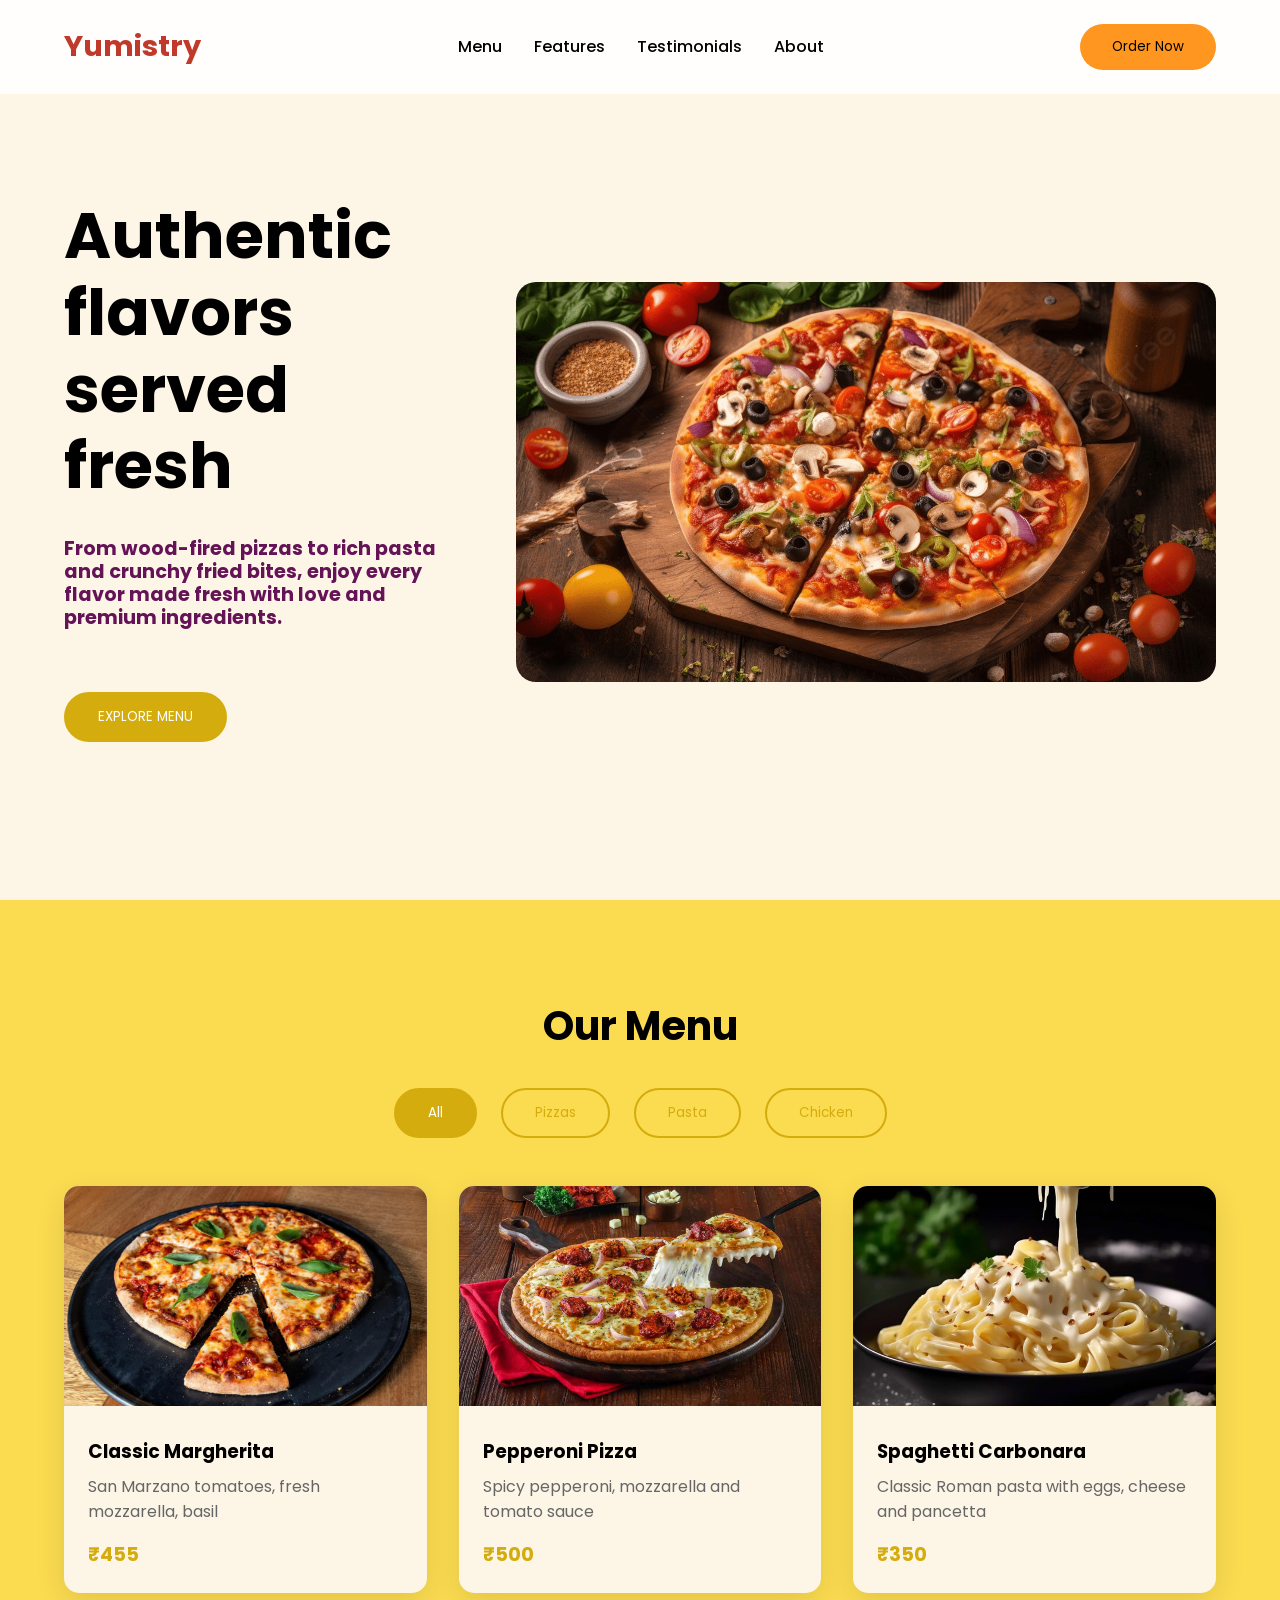
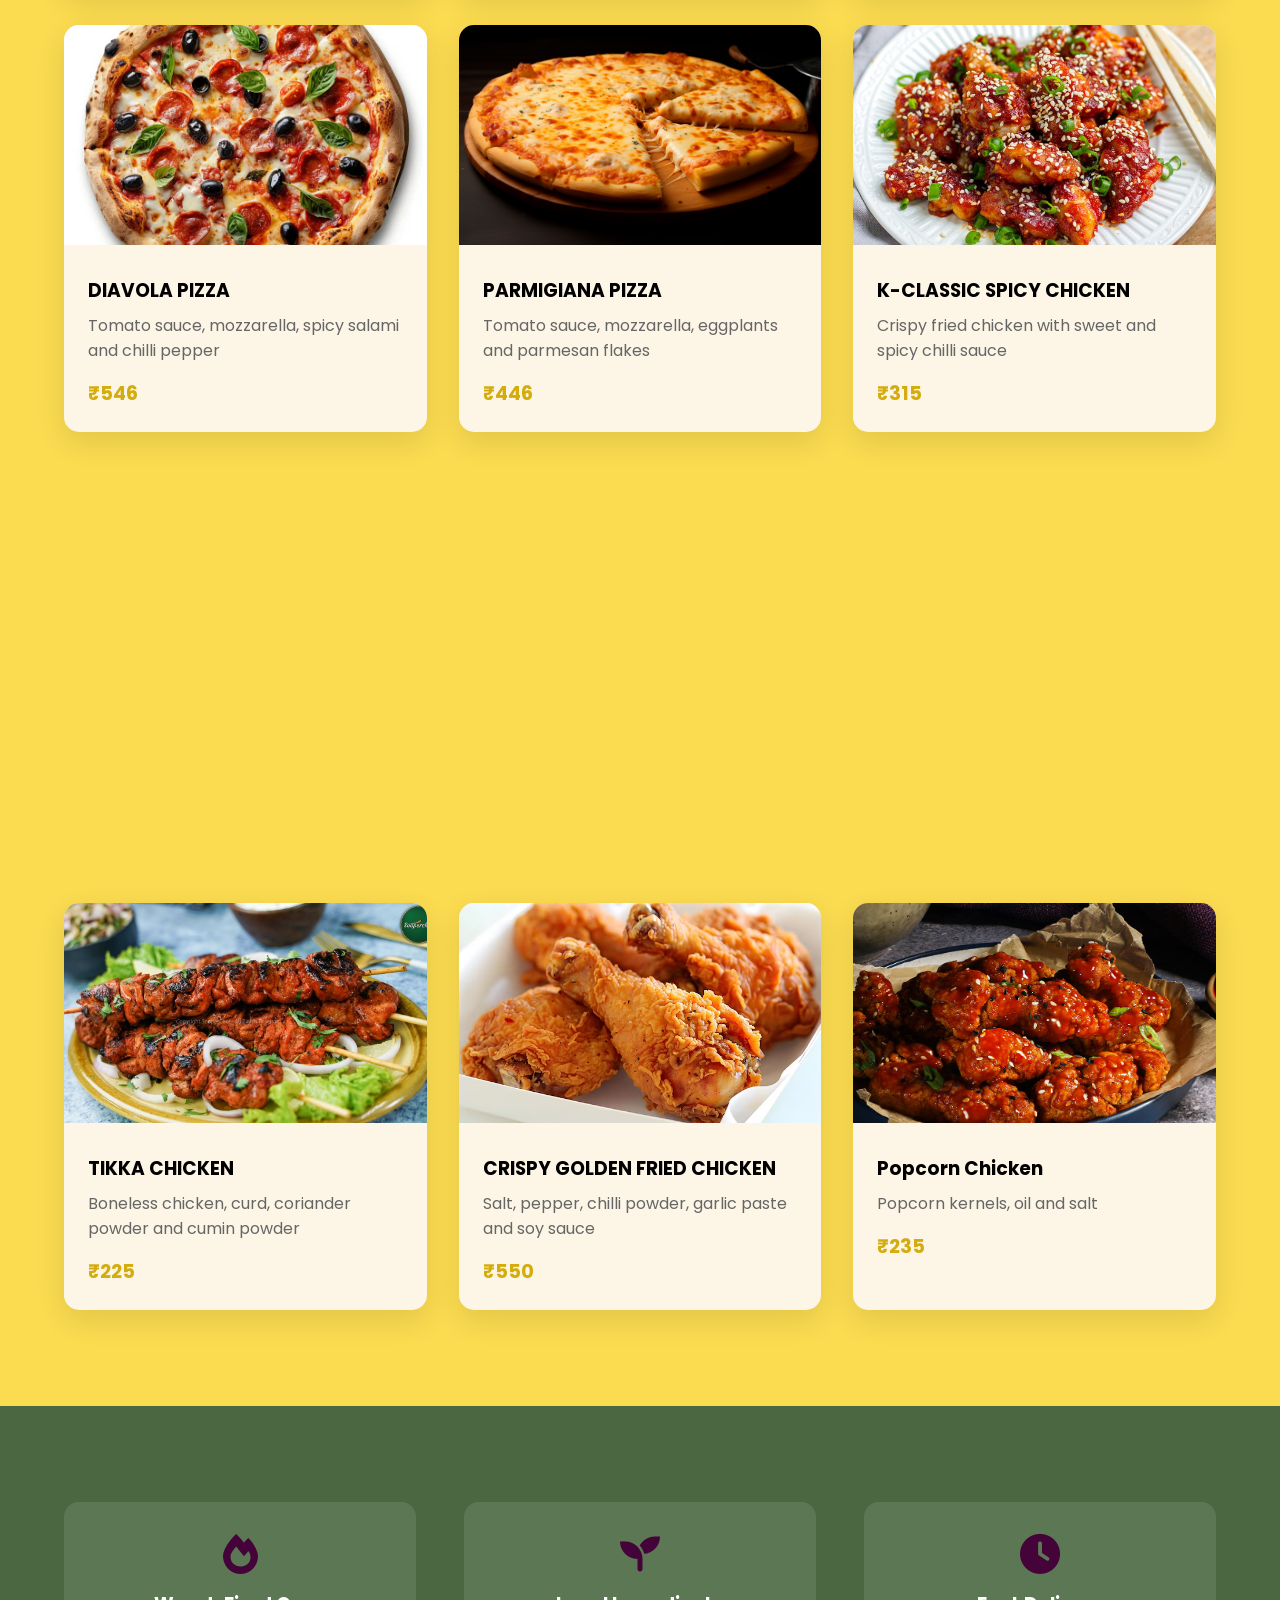
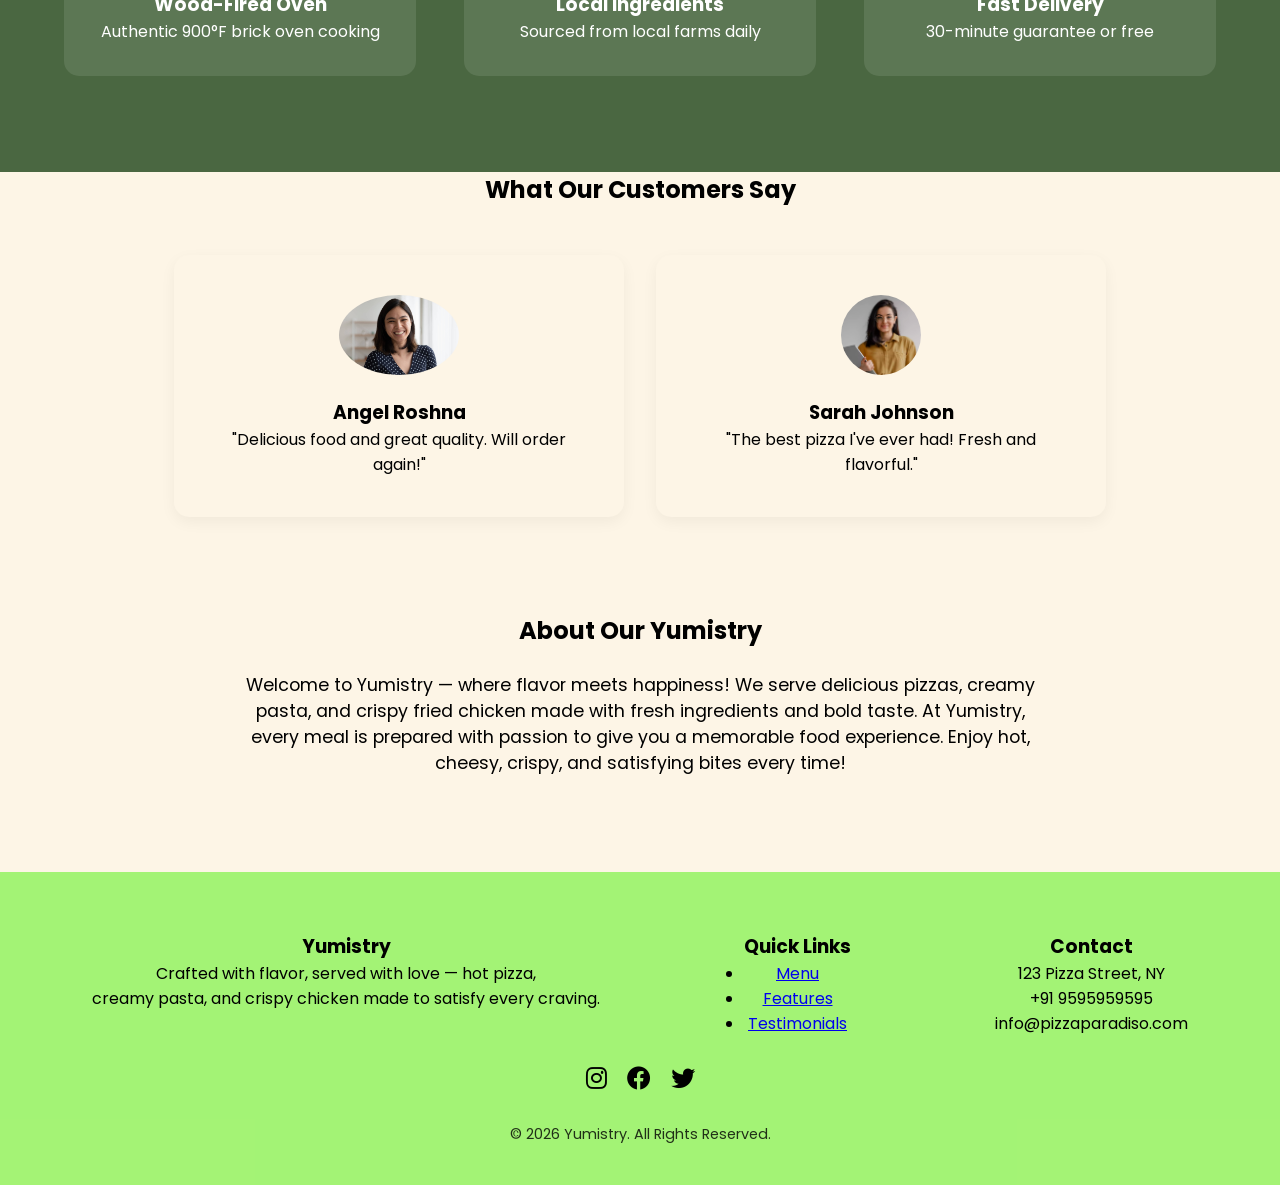
==== index.html @ 62c9a0d1 "Rename krishnaproject.html to index.html" ====
<!DOCTYPE html>

<html lang="en">

<head>

    <!-- CHARACTER SET -->
    <meta charset="UTF-8">

    <!-- RESPONSIVE -->
    <meta name="viewport" content="width=device-width, initial-scale=1.0">

    <!-- TITLE -->
    <title>Yumistry | Artisan Pizza</title>

    <!-- GOOGLE FONT -->
    <link
        href="https://fonts.googleapis.com/css2?family=Poppins:wght@300;400;600;700&display=swap"
        rel="stylesheet">

    <!-- FONT AWESOME -->
    <link
        rel="stylesheet"
        href="https://cdnjs.cloudflare.com/ajax/libs/font-awesome/6.0.0/css/all.min.css">

    <!-- EXTERNAL CSS -->
    <link rel="stylesheet" href="krishna project.css">


    <!-- INTERNAL CSS -->
    <style>

        .slider{
            width:700px;
            height:400px;
            margin:auto;
            overflow:hidden;
            border-radius:20px;
        }

        .slides{
            display:flex;
            width:300%;
            animation:slide 9s infinite;
        }

        .slides img{
            width:700px;
            height:400px;
            object-fit:cover;
        }

        @keyframes slide{

            0%{
                transform:translateX(0);
            }

            33%{
                transform:translateX(-700px);
            }

            66%{
                transform:translateX(-1400px);
            }

            100%{
                transform:translateX(0);
            }
        }

    </style>

</head>


<body>

    <!-- ================= HEADER ================= -->

    <header>

        <!-- LOGO -->
        <div class="logo">

            Yumistry

        </div>
<!-- 
         This is the only new structural element needed
    <div class="menu-toggle" id="mobile-menu">
        <span class="bar"></span>
        <span class="bar"></span>
        <span class="bar"></span>
    </div> -->

        <!-- NAVIGATION -->
        <nav class="nav-links">

            <a href="#menu">Menu</a>

            <a href="#features">Features</a>

            <a href="#testimonials">Testimonials</a>

            <a href="#about">About</a>

        </nav>


        <!-- ORDER BUTTON -->
        <a href="order.html">

            <button class="cta-btn">

                Order Now

            </button>

        </a>

    </header>




    <!-- ================= HERO SECTION ================= -->

    <section class="hero">

        <!-- HERO TEXT -->
        <div class="hero-content">

            <h1>

                 Authentic flavors served fresh

            </h1>

            <p>

            <h1>


<p>
    From wood-fired pizzas to rich pasta and crunchy fried bites,
    enjoy every flavor made fresh with love and premium ingredients.
</p>

            </p>

            <a href="#menu">
                 <button class="filter-btn active" data-filter="all">EXPLORE MENU</button>


            </a>

        </div>



        <!-- HERO IMAGE -->
        <div class="hero-image">

            <div class="slider">

                <div class="slides">

                    <img src="artisan pizza.jpg" alt="Pizza">

                    <img src="chicken-fajita-pasta.jpg" alt="Pasta">

                    <img src="korean-spicy-.JPG" alt="Chicken">

                </div>

            </div>

        </div>

    </section>



    <!-- ================= MENU SECTION ================= -->

    <section class="menu" id="menu">

        <h2>

            Our Menu

        </h2>


        <!-- FILTER BUTTONS -->
        <div class="menu-filters">

            <button class="filter-btn active" data-filter="all">

                All

            </button>

            <button class="filter-btn" data-filter="pizza">

                Pizzas

            </button>

            <button class="filter-btn" data-filter="pasta">

                Pasta

            </button>

            <button class="filter-btn" data-filter="chicken">

                Chicken

            </button>

        </div>



        <!-- MENU GRID -->
        <div class="menu-grid">


            <!-- ITEM 1 -->
            <div class="menu-card" data-category="pizza">

                <img src="classic-margherita-pizza.jpg" height="200px">

                <div class="menu-card-content">

                    <h3>

                        Classic Margherita

                    </h3>

                    <p>

                        San Marzano tomatoes,
                        fresh mozzarella, basil

                    </p>

                    <div class="price">

                        ₹455

                    </div>

                </div>

            </div>



            <!-- ITEM 2 -->
            <div class="menu-card" data-category="pizza">

                <img src="pepperoni Pizza.jpg" height="200px">

                <div class="menu-card-content">

                    <h3>

                        Pepperoni Pizza

                    </h3>

                    <p>

                        Spicy pepperoni,
                        mozzarella and tomato sauce

                    </p>

                    <div class="price">

                        ₹500

                    </div>

                </div>

            </div>



            <!-- ITEM 3 -->
            <div class="menu-card" data-category="pasta">

                <img src="Spaghetti Carbonara.jpg" height="200px">

                <div class="menu-card-content">

                    <h3>

                        Spaghetti Carbonara

                    </h3>

                    <p>

                        Classic Roman pasta with eggs,
                        cheese and pancetta

                    </p>

                    <div class="price">

                        ₹350

                    </div>

                </div>

            </div>



            <!-- ITEM 4 -->
            <div class="menu-card" data-category="pizza">

                <img src="diavolapizza.jpg" height="200px">

                <div class="menu-card-content">

                    <h3>

                        DIAVOLA PIZZA

                    </h3>

                    <p>

                        Tomato sauce, mozzarella,
                        spicy salami and chilli pepper

                    </p>

                    <div class="price">

                        ₹546

                    </div>

                </div>

            </div>



            <!-- ITEM 5 -->
            <div class="menu-card" data-category="pizza">

                <img src="PARMIGIANA.jpg" height="200px">

                <div class="menu-card-content">

                    <h3>

                        PARMIGIANA PIZZA

                    </h3>

                    <p>

                        Tomato sauce, mozzarella,
                        eggplants and parmesan flakes

                    </p>

                    <div class="price">

                        ₹446

                    </div>

                </div>

            </div>



            <!-- ITEM 6 -->
            <div class="menu-card" data-category="chicken">

                <img src="korean-spicy-.JPG" height="200px">

                <div class="menu-card-content">

                    <h3>

                        K-CLASSIC SPICY CHICKEN

                    </h3>

                    <p>

                        Crispy fried chicken with
                        sweet and spicy chilli sauce

                    </p>

                    <div class="price">

                        ₹315

                    </div>

                </div>

            </div>



            <!-- ITEM 7 -->
            <div class="menu-card" data-category="pizza">

                <img src="QUATTRO STAGIONI PIZZA.JPG" height="200px">

                <div class="menu-card-content">

                    <h3>

                        QUATTRO STAGIONI PIZZA

                    </h3>

                    <p>

                        Tomato sauce, mozzarella,
                        mushrooms, olives and oregano

                    </p>

                    <div class="price">

                        ₹448

                    </div>

                </div>

            </div>



            <!-- ITEM 8 -->
            <div class="menu-card" data-category="pasta">

                <img src="chicken-fajita-pasta.jpg" height="300px">

                <div class="menu-card-content">

                    <h3>

                        CHICKEN FAJITA PASTA

                    </h3>

                    <p>

                        Penne pasta, chicken breast,
                        garlic, onion and oregano

                    </p>

                    <div class="price">

                        ₹360

                    </div>

                </div>

            </div>



            <!-- ITEM 9 -->
            <div class="menu-card" data-category="pasta">

                <img
                    src="CHICKEN-ALFREDO.jpg"
                    height="300px"
                    width="100px">

                <div class="menu-card-content">

                    <h3>

                        FETTUCCINE ALFREDO PASTA

                    </h3>

                    <p>

                        Butter, parmesan cheese,
                        garlic and heavy cream

                    </p>

                    <div class="price">

                        ₹395

                    </div>

                </div>

            </div>



            <!-- ITEM 10 -->
            <div class="menu-card" data-category="chicken">

                <img src="maxresdefault.JPG" height="200px">

                <div class="menu-card-content">

                    <h3>

                        TIKKA CHICKEN

                    </h3>

                    <p>

                        Boneless chicken, curd,
                        coriander powder and cumin powder

                    </p>

                    <div class="price">

                        ₹225

                    </div>

                </div>

            </div>



            <!-- ITEM 11 -->
            <div class="menu-card" data-category="chicken">

                <img src="crispy-golden-fried-chicken.jpg" height="200px">

                <div class="menu-card-content">

                    <h3>

                        CRISPY GOLDEN FRIED CHICKEN

                    </h3>

                    <p>

                        Salt, pepper, chilli powder,
                        garlic paste and soy sauce

                    </p>

                    <div class="price">

                        ₹550

                    </div>

                </div>

            </div>



            <!-- ITEM 12 -->
            <div class="menu-card" data-category="chicken">

                <img src="poppchicken.jpg" height="200px">

                <div class="menu-card-content">

                    <h3>

                        Popcorn Chicken

                    </h3>

                    <p>

                        Popcorn kernels,
                        oil and salt

                    </p>

                    <div class="price">

                        ₹235

                    </div>

                </div>

            </div>

        </div>

    </section>



    <!-- ================= FEATURES SECTION ================= -->

    <section class="features" id="features">

        <div class="features-grid">

            <!-- FEATURE 1 -->
            <div class="feature-card">

                <i class="fas fa-fire"></i>

                <h3>

                    Wood-Fired Oven

                </h3>

                <p>

                    Authentic 900°F brick oven cooking

                </p>

            </div>


            <!-- FEATURE 2 -->
            <div class="feature-card">

                <i class="fas fa-seedling"></i>

                <h3>

                    Local Ingredients

                </h3>

                <p>

                    Sourced from local farms daily

                </p>

            </div>


            <!-- FEATURE 3 -->
            <div class="feature-card">

                <i class="fas fa-clock"></i>

                <h3>

                    Fast Delivery

                </h3>

                <p>

                    30-minute guarantee or free

                </p>

            </div>

        </div>

    </section>



    <!-- ================= TESTIMONIAL SECTION ================= -->

    <section class="testimonials" id="testimonials">

        <h2>

            What Our Customers Say

        </h2>


        <div class="testimonial-grid">

            <!-- TESTIMONIAL 1 -->
            <div class="testimonial-card">

                <img src="customer-profile.jpg"
                     height="80px"
                     alt="Customer">

                <h3>

                    Angel Roshna

                </h3>

                <p>

                    "Delicious food and great quality.
                    Will order again!"

                </p>

            </div>



            <!-- TESTIMONIAL 2 -->
            <div class="testimonial-card">

                <img src="004.jpg"
                     height="80px"
                     alt="Customer">

                <h3>

                    Sarah Johnson

                </h3>

                <p>

                    "The best pizza I've ever had!
                    Fresh and flavorful."

                </p>

            </div>

        </div>

    </section>



    <!-- ================= ABOUT SECTION ================= -->

    <section id="about">

        <h2>

            About Our Yumistry

        </h2>

        <p>

            Welcome to Yumistry — where flavor meets happiness!  
We serve delicious pizzas, creamy pasta, and crispy fried chicken made with fresh ingredients and bold taste. At Yumistry, every meal is prepared with passion to give you a memorable food experience. Enjoy hot, cheesy, crispy, and satisfying bites every time!

        </p>

    </section>



    <!-- ================= FOOTER ================= -->

    <footer>

        <div class="footer-content">


            <!-- FOOTER COLUMN 1 -->
            <div class="footer-col">

               <h3>Yumistry</h3>
<p>Crafted with flavor, served with love — hot pizza,<br>
     creamy pasta, and crispy chicken made to satisfy every craving.</p>

            </div>



            <!-- FOOTER COLUMN 2 -->
            <div class="footer-col">

                <h3>

                    Quick Links

                </h3>

                <ul>

                    <li>
                        <a href="#menu">Menu</a>
                    </li>

                    <li>
                        <a href="#features">Features</a>
                    </li>

                    <li>
                        <a href="#testimonials">Testimonials</a>
                    </li>

                </ul>

            </div>



            <!-- FOOTER COLUMN 3 -->
            <div class="footer-col">

                <h3>

                    Contact

                </h3>

                <p>

                    123 Pizza Street, NY

                </p>

                <p>

                    +91 9595959595

                </p>

                <p>

                    info@pizzaparadiso.com

                </p>

            </div>

        </div>



        <!-- SOCIAL LINKS -->
        <div class="social-links">

            <a href="https://instagram.com">

                <i class="fab fa-instagram"></i>

            </a>

            <a href="https://facebook.com">

                <i class="fab fa-facebook"></i>

            </a>

            <a href="https://twitter.com">

                <i class="fab fa-twitter"></i>

            </a>

        </div>



        <!-- COPYRIGHT -->
        <div class="copyright">

            © 2026 Yumistry. All Rights Reserved.

        </div>

    </footer>



    <!-- EXTERNAL JS -->
    <script src="krishna project.js"></script>


</body>

</html>
---- krishna project.css ----
:root{

    --terracotta:#d4ac0d;
    --tomato:#c0392b;
    --sage:#4a6741;
    --mustard:rgb(68,4,58);
    --cream:#fdf5e6;
    --charcoal:#000000;

    /* MISSING VARIABLE FIX */
    --header-bg:rgba(255,255,255,0.9);

}


/* GLOBAL */

*{
    margin:0;
    padding:0;
    box-sizing:border-box;
    font-family:'Poppins',sans-serif;
}

body{
    background:var(--cream);
    color:var(--charcoal);
    overflow-x:hidden;
}


/* HEADER */

header{

    position:fixed;
    top:0;
    width:100%;

    padding:1.5rem 5%;

    background:var(--header-bg);

    display:flex;
    justify-content:space-between;
    align-items:center;

    z-index:1000;

    backdrop-filter:blur(10px);
}


.logo{
    font-size:1.8rem;
    font-weight:700;
    color:var(--tomato);
}


.nav-links{
    display:flex;
    gap:2rem;
}

.nav-links a{

    text-decoration:none;
    color:var(--charcoal);
    font-weight:500;

    transition:0.3s;
}

.nav-links a:hover{
    color:var(--terracotta);
}


/* BUTTON */

.cta-btn{

    background:rgb(255,150,31);
    color:black;

    padding:0.8rem 2rem;

    border:none;
    border-radius:30px;

    cursor:pointer;

    transition:0.3s;
}

.cta-btn:hover{

    transform:translateY(-2px);
    background:rgb(34,194,34);
}


/* HERO SECTION */

.hero{

    min-height:100vh;

    padding:8rem 5% 4rem;

    display:grid;
    grid-template-columns:1fr 1fr;

    align-items:center;
    gap:4rem;
}


.hero-content{
    max-width:600px;
}


.hero h1{

    font-size:clamp(2.5rem,5vw,4rem);

    line-height:1.2;

    margin-bottom:1.5rem;
}


.hero p{

    font-size:1.2rem;

    margin-bottom:2rem;

    color:#651357;
}


/* SLIDER */

.slider{

    width:700px;
    height:400px;

    overflow:hidden;

    border-radius:20px;

    margin:auto;
}

.slides{

    display:flex;

    width:300%;

    animation:slide 9s infinite;
}

.slides img{

    width:700px;
    height:400px;

    object-fit:cover;
}


@keyframes slide{

    0%{
        transform:translateX(0);
    }

    33%{
        transform:translateX(-700px);
    }

    66%{
        transform:translateX(-1400px);
    }

    100%{
        transform:translateX(0);
    }
}

/* Mobile Responsive Adjustments */
/* @media (max-width: 768px) {
    header {
        flex-direction: column; /* Stacks logo, nav, and button vertically */
        /* padding: 15px;
        text-align: center;
    }

    .nav-links {
        display: flex;
        flex-direction: column; /* Vertical links */
        /* gap: 10px;
        margin: 15px 0;
    }

    .hero {
        flex-direction: column-reverse; /* Put image above text on mobile */
        /* text-align: center;
    }

    .hero-image, .hero-content {
        width: 100%;
    }
    
} */ 


/* MENU */

.menu{

    padding:6rem 5%;

    background:rgb(251,219,80);
}

.menu h2{

    text-align:center;

    font-size:2.5rem;

    margin-bottom:2rem;
}


/* FILTER BUTTONS */

.menu-filters{

    display:flex;

    justify-content:center;

    gap:1.5rem;

    margin-bottom:3rem;

    flex-wrap:wrap;
}


.filter-btn{

    background:transparent;

    border:2px solid var(--terracotta);

    color:var(--terracotta);

    padding:0.8rem 2rem;

    border-radius:30px;

    cursor:pointer;

    transition:0.3s;
}

.filter-btn:hover,
.filter-btn.active{

    background:var(--terracotta);

    color:white;
}


/* MENU GRID */

.menu-grid{

    display:grid;

    grid-template-columns:repeat(auto-fit,minmax(300px,1fr));

    gap:2rem;
}


/* MENU CARD */

.menu-card{

    background:var(--cream);

    border-radius:15px;

    overflow:hidden;

    box-shadow:0 10px 30px rgba(0,0,0,0.1);

    transition:0.3s;
}

.menu-card:hover{

    transform:translateY(-10px);

    box-shadow:0 15px 40px rgba(0,0,0,0.2);
}

.menu-card img{

    width:100%;

    height:220px;

    object-fit:cover;
}


.menu-card-content{
    padding:1.5rem;
}

.menu-card h3{

    margin-bottom:0.5rem;
}

.menu-card p{

    color:#666;

    margin-bottom:1rem;
}

.price{

    font-size:1.2rem;

    font-weight:700;

    color:var(--terracotta);
}


/* FEATURES */

.features{

    padding:6rem 5%;

    background:var(--sage);

    color:rgb(255, 255, 255);
}

.features-grid{

    display:grid;

    grid-template-columns:repeat(auto-fit,minmax(250px,1fr));

    gap:3rem;

    text-align:center;
}

.feature-card{

    padding:2rem;

    background:rgba(255,255,255,0.1);

    border-radius:15px;
}

.feature-card i{

    font-size:2.5rem;

    margin-bottom:1rem;

    color:var(--mustard);
}


/* TESTIMONIALS */

/* Update these specific sections in your CSS */

.testimonials h2 {
    text-align: center;
    margin-bottom: 3rem;
}

.testimonial-grid {
    display: flex; /* Changed from grid to flex for better centering control */
    justify-content: center;
    align-items: stretch;
    flex-wrap: wrap;
    gap: 2rem;
    max-width: 1200px;
    margin: 0 auto; /* Centers the whole container */
}

.testimonial-card {
    background: var(--cream);
    padding: 2.5rem;
    border-radius: 15px;
    text-align: center;
    flex: 1;
    min-width: 300px;
    max-width: 450px; /* Prevents cards from getting too wide */
    box-shadow: 0 5px 15px rgba(0,0,0,0.05);
}

.testimonial-card img {
    border-radius: 50%; /* Makes customer photos circular */
    margin-bottom: 1rem;
    object-fit: cover;
}

/* FOOTER */
footer {
    background: #a3f374fd;
    padding: 60px 20px 20px; /* Increased top padding */
}

.footer-content {
    max-width: 1200px;
    margin: 0 auto;
    display: flex;
    justify-content: space-around; /* Spreads columns evenly */
    align-items: flex-start;
    gap: 40px;
    flex-wrap: wrap;
    text-align: center;
}

.footer-column {
    flex: 1;
    min-width: 200px;
}

.footer-column ul {
    list-style: none; /* Removes the dots/bullets */
    padding: 0;
    margin: 0 auto;
    width: auto; /* Changed from 250px to auto */
}

.footer-column h3 {
    margin-bottom: 1.5rem;
    color: var(--tomato);
}

.social-links {
    text-align: center;
    margin-top: 30px;
    display: flex;
    justify-content: center;
    gap: 20px;
}

.social-links i {
    font-size: 1.5rem;
    color: var(--charcoal);
    transition: 0.3s;
}

.social-links i:hover {
    color: var(--tomato);
}
.copyright {
    text-align: center; /* This moves the text to the middle */
    margin-top: 30px;
    padding-bottom: 20px;
    width: 100%;        /* Ensures it takes the full width to center correctly */
    font-size: 0.9rem;
    opacity: 0.8;
}
#about {
    padding: 6rem 5%;
    text-align: center;
    background: var(--cream);
}

#about h2 {
    margin-bottom: 1.5rem;
}

#about p {
    max-width: 800px;
    margin: 0 auto;
    font-size: 1.1rem;
}
/* RESPONSIVE */

@media(max-width:786px){
    header {
        flex-direction: column;
        padding: 15px;
        text-align: center;
    }

    .nav-links {
        display: flex;
        flex-direction: column;
        gap: 10px;
        margin: 15px 0;
    }

    .hero {
        grid-template-columns:1fr;
        text-align: center;
    }

    .hero-image, .hero-content {
        width: 100%;
    }

    .nav-links{

        gap:1rem;
    }

    .slider{

        width:100%;
        height:300px;
    }

    .slides img{

        width:100%;
        height:300px;
    }

}


/* MOBILE HEADER FIX */
@media screen and (max-width:768px){

    header{
        padding:0.8rem 5%;
        flex-direction:row;
        justify-content:space-between;
        align-items:center;
        flex-wrap:wrap;
    }

    .logo{
        font-size:1.5rem;
    }

    .nav-links{
        width:100%;
        display:flex;
        justify-content:center;
        flex-direction:row;
        flex-wrap:wrap;
        gap:1rem;
        margin:0.8rem 0;
    }

    .nav-links a{
        font-size:0.95rem;
    }

    .cta-btn{
        padding:0.6rem 1.4rem;
        font-size:0.9rem;
        border-radius:25px;
    }

    .hero{
        padding-top:9rem;
    }
}
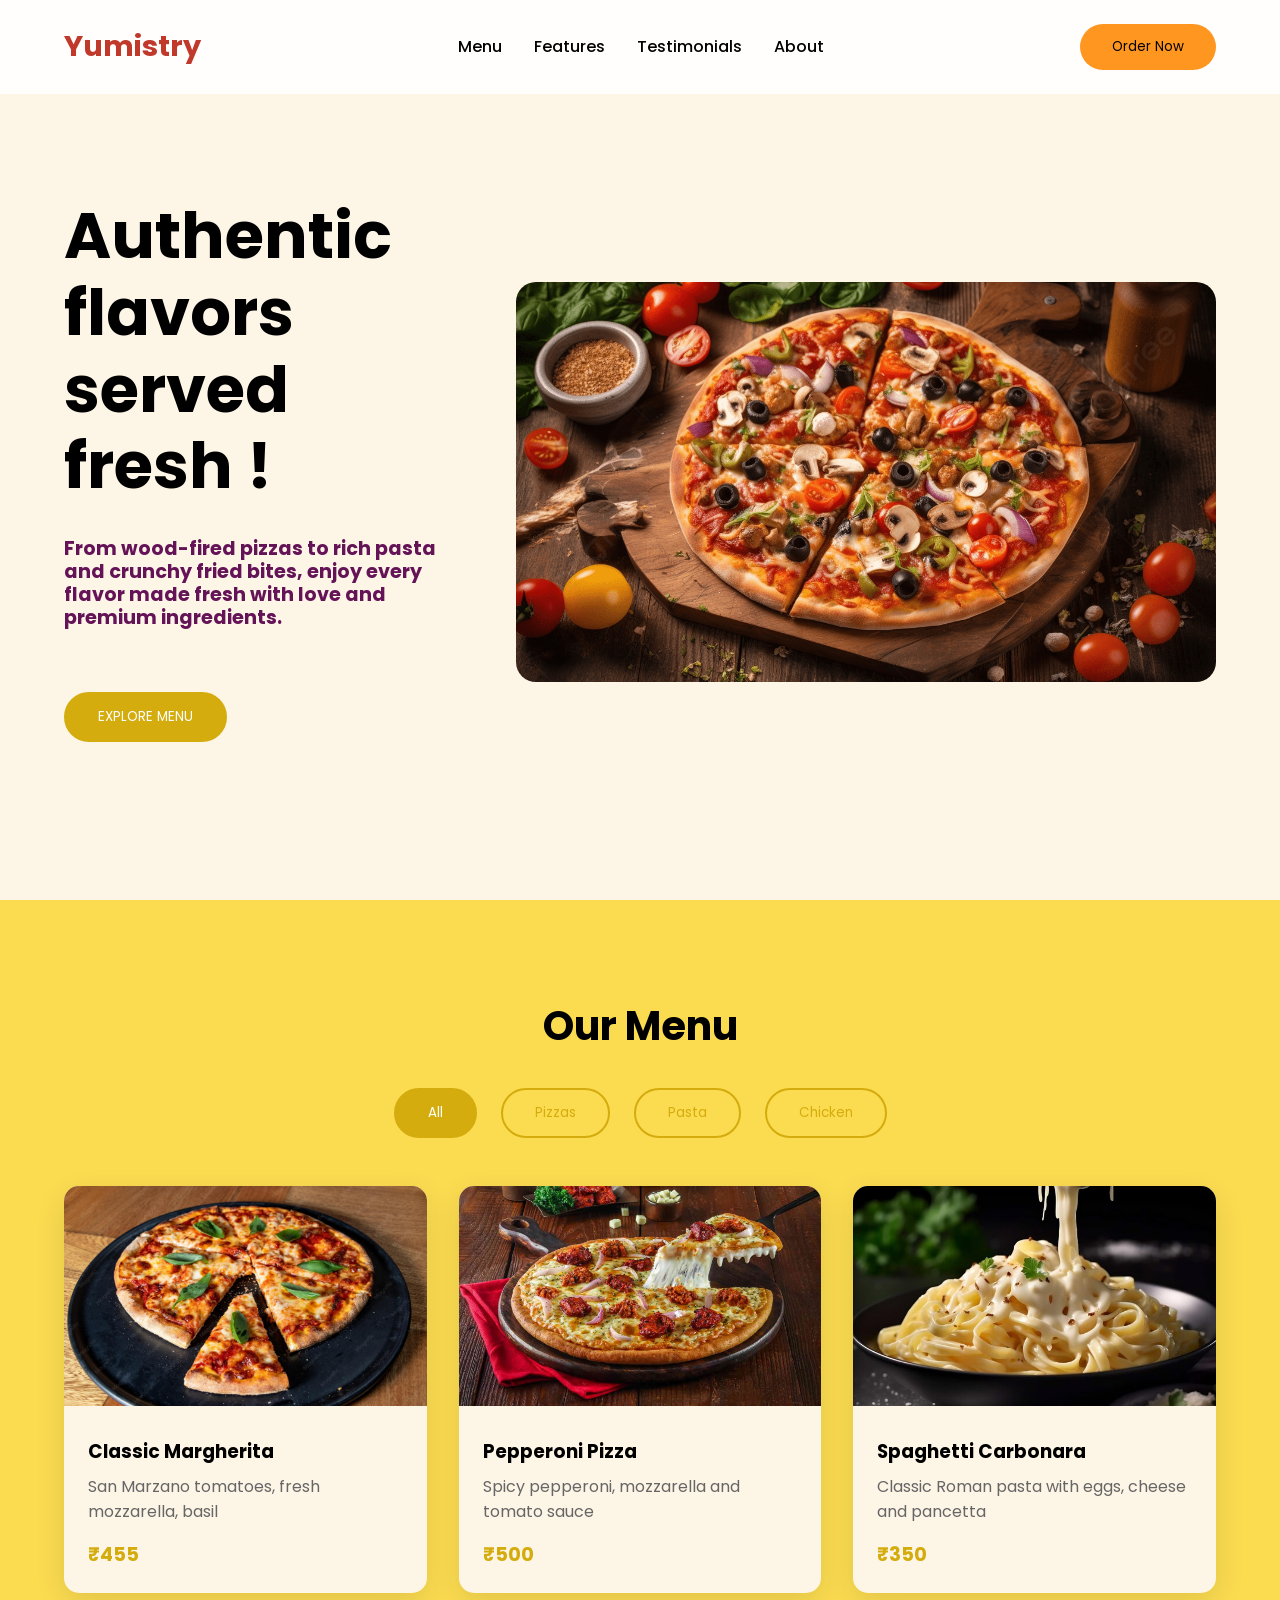
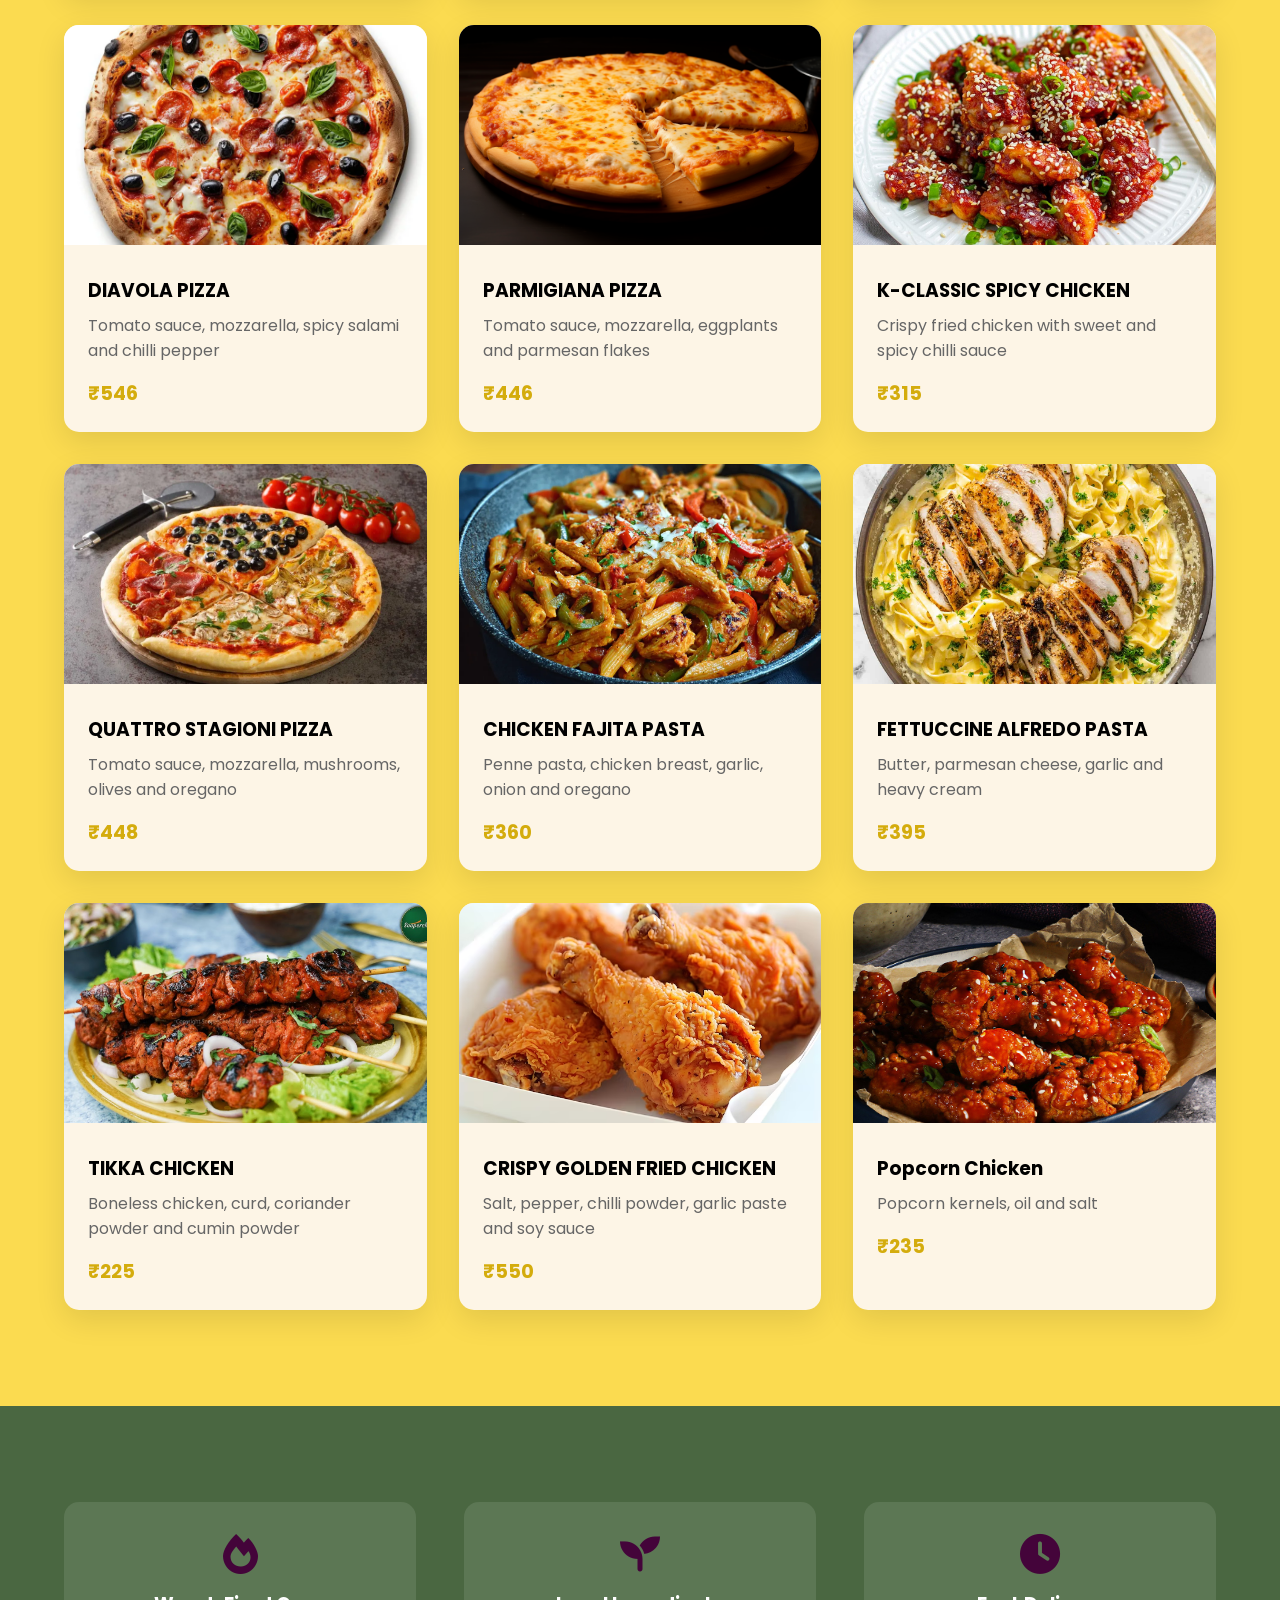
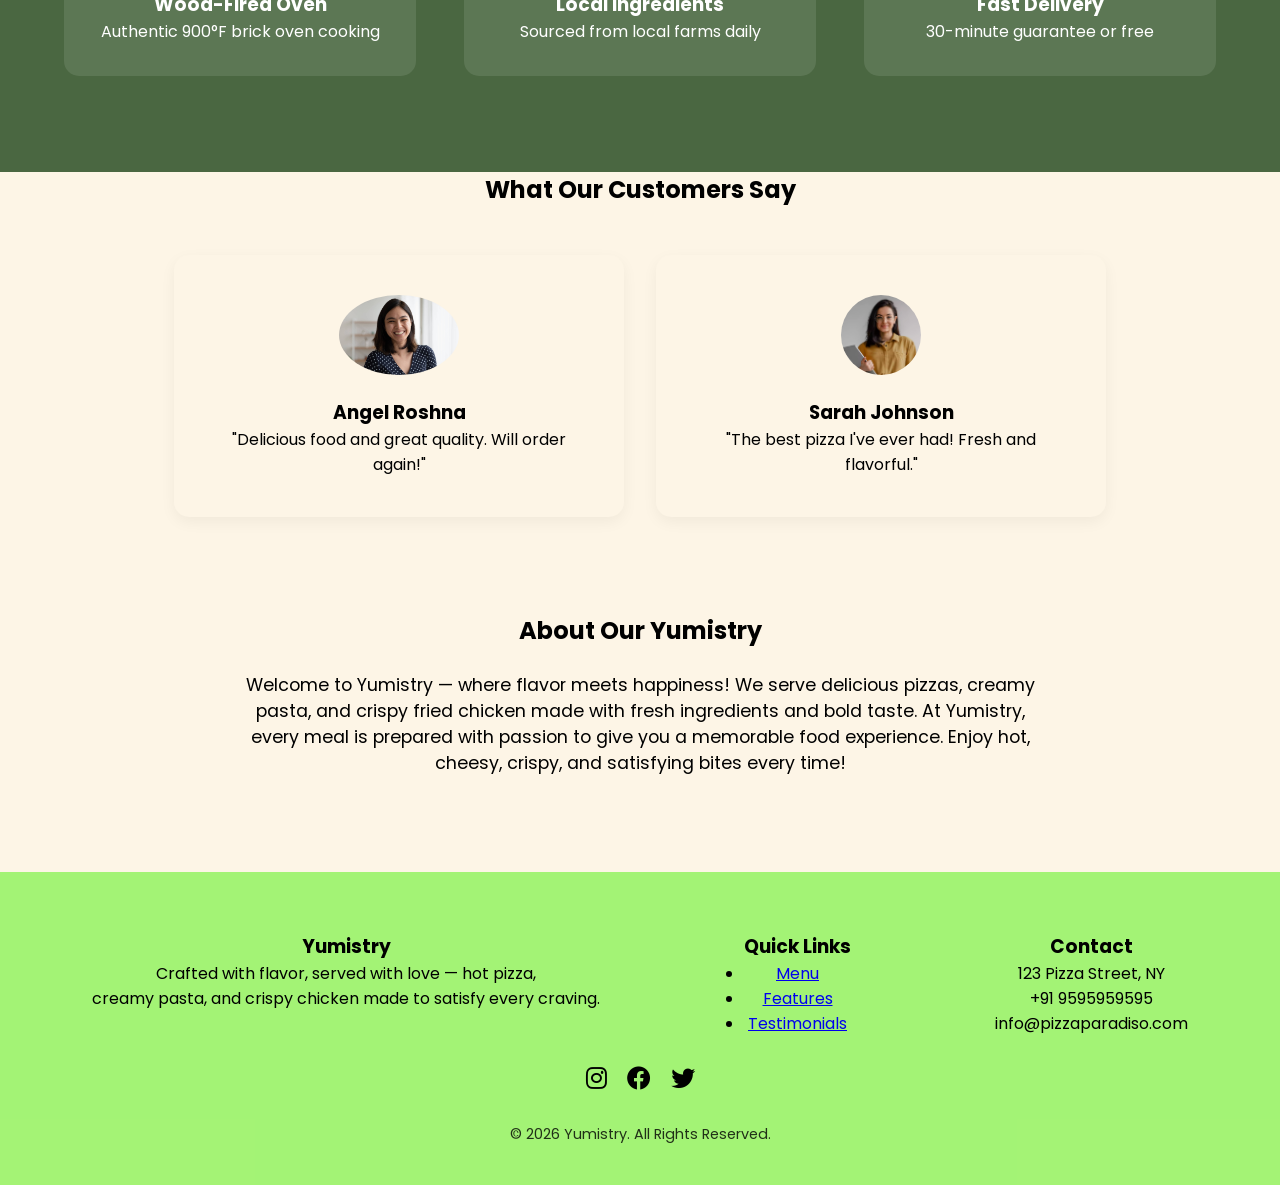
==== commit 7a1c53c1: "edited index" ====
--- a/index.html
+++ b/index.html
@@ -133,7 +133,7 @@
 
             <h1>
 
-                 Authentic flavors served fresh
+                 Authentic flavors served fresh !
 
             </h1>
 
--- a/krishna project.css
+++ b/krishna project.css
@@ -506,25 +506,34 @@
 
 @media(max-width:786px){
     header {
-        flex-direction: column;
+        flex-direction: column; /* Stacks logo, nav, and button vertically */
         padding: 15px;
         text-align: center;
     }
 
     .nav-links {
         display: flex;
-        flex-direction: column;
+        flex-direction: column; /* Vertical links */
         gap: 10px;
         margin: 15px 0;
     }
 
     .hero {
-        grid-template-columns:1fr;
+        flex-direction: column-reverse; /* Put image above text on mobile */
         text-align: center;
     }
 
     .hero-image, .hero-content {
         width: 100%;
+    .container{
+        flex-direction: column;
+    }
+
+    .hero{
+
+        grid-template-columns:1fr;
+
+        text-align:center;
     }
 
     .nav-links{
@@ -586,3 +595,4 @@
         padding-top:9rem;
     }
 }
+}
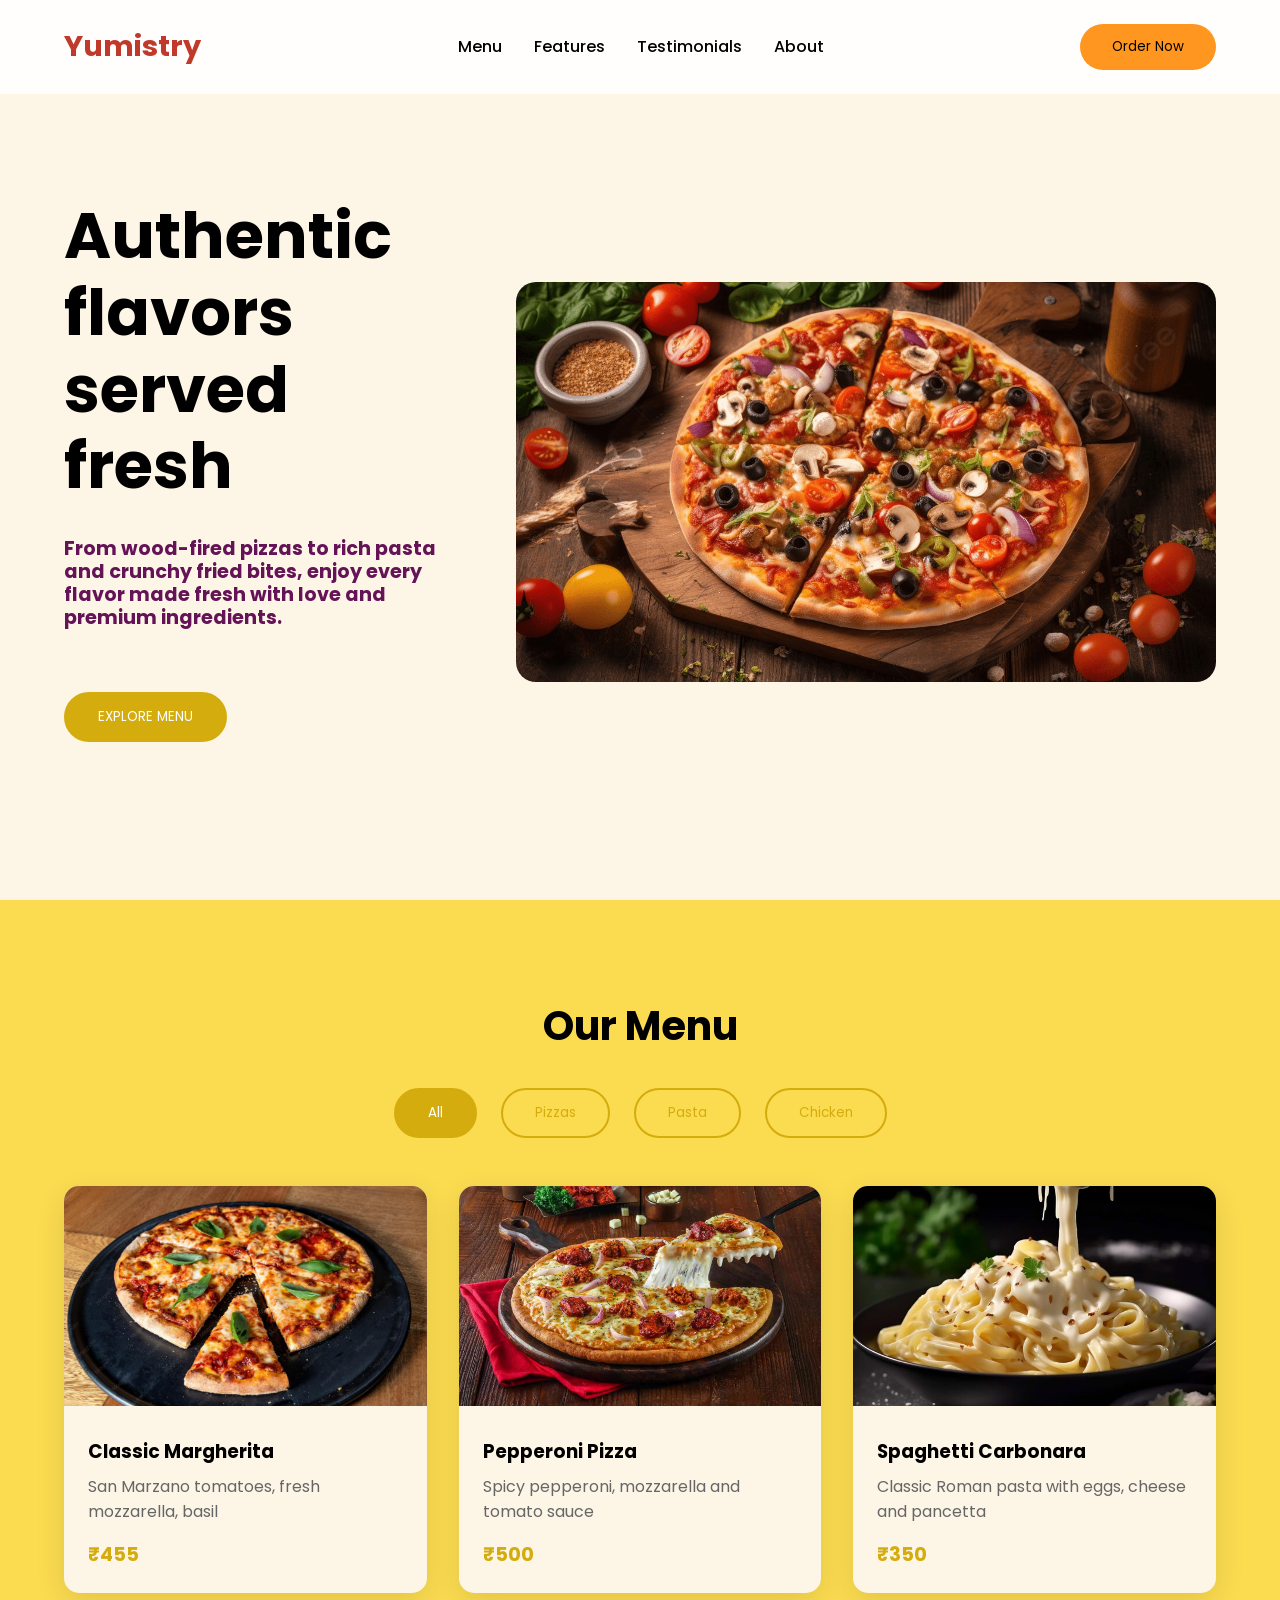
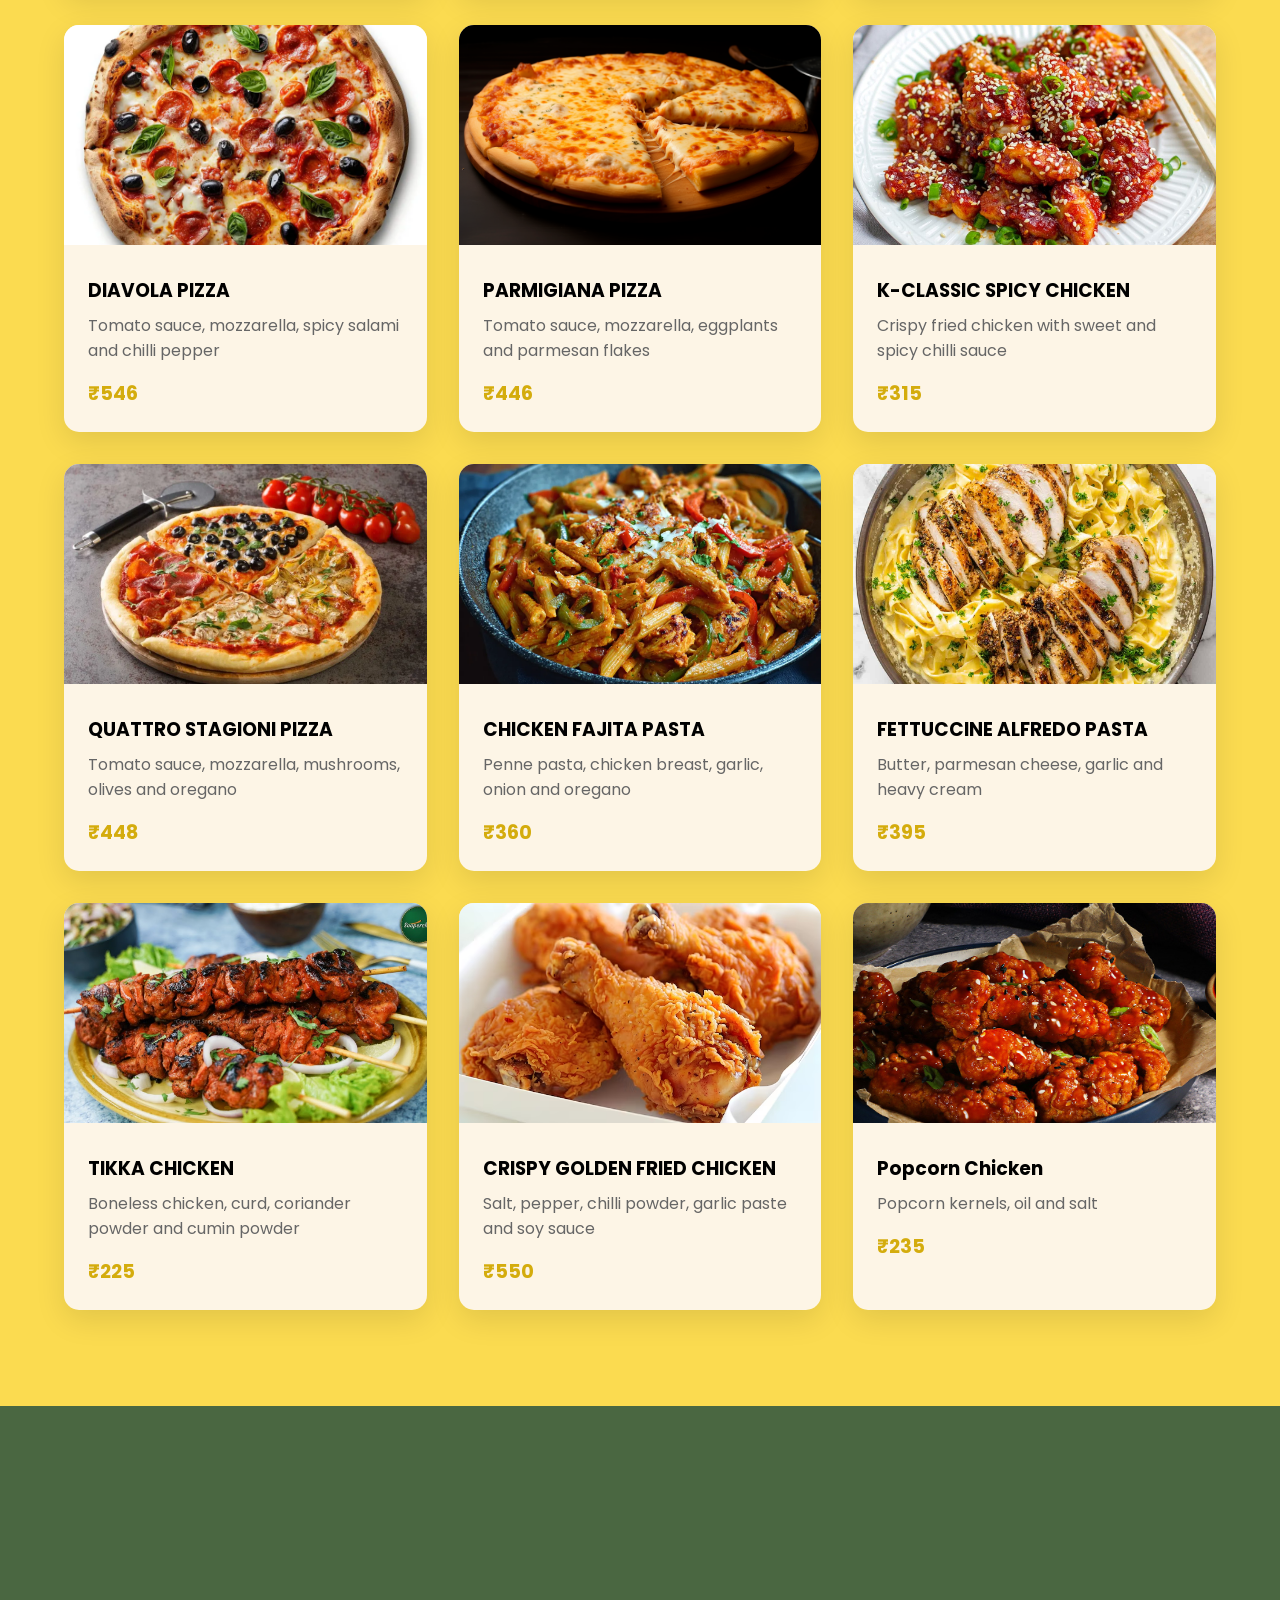
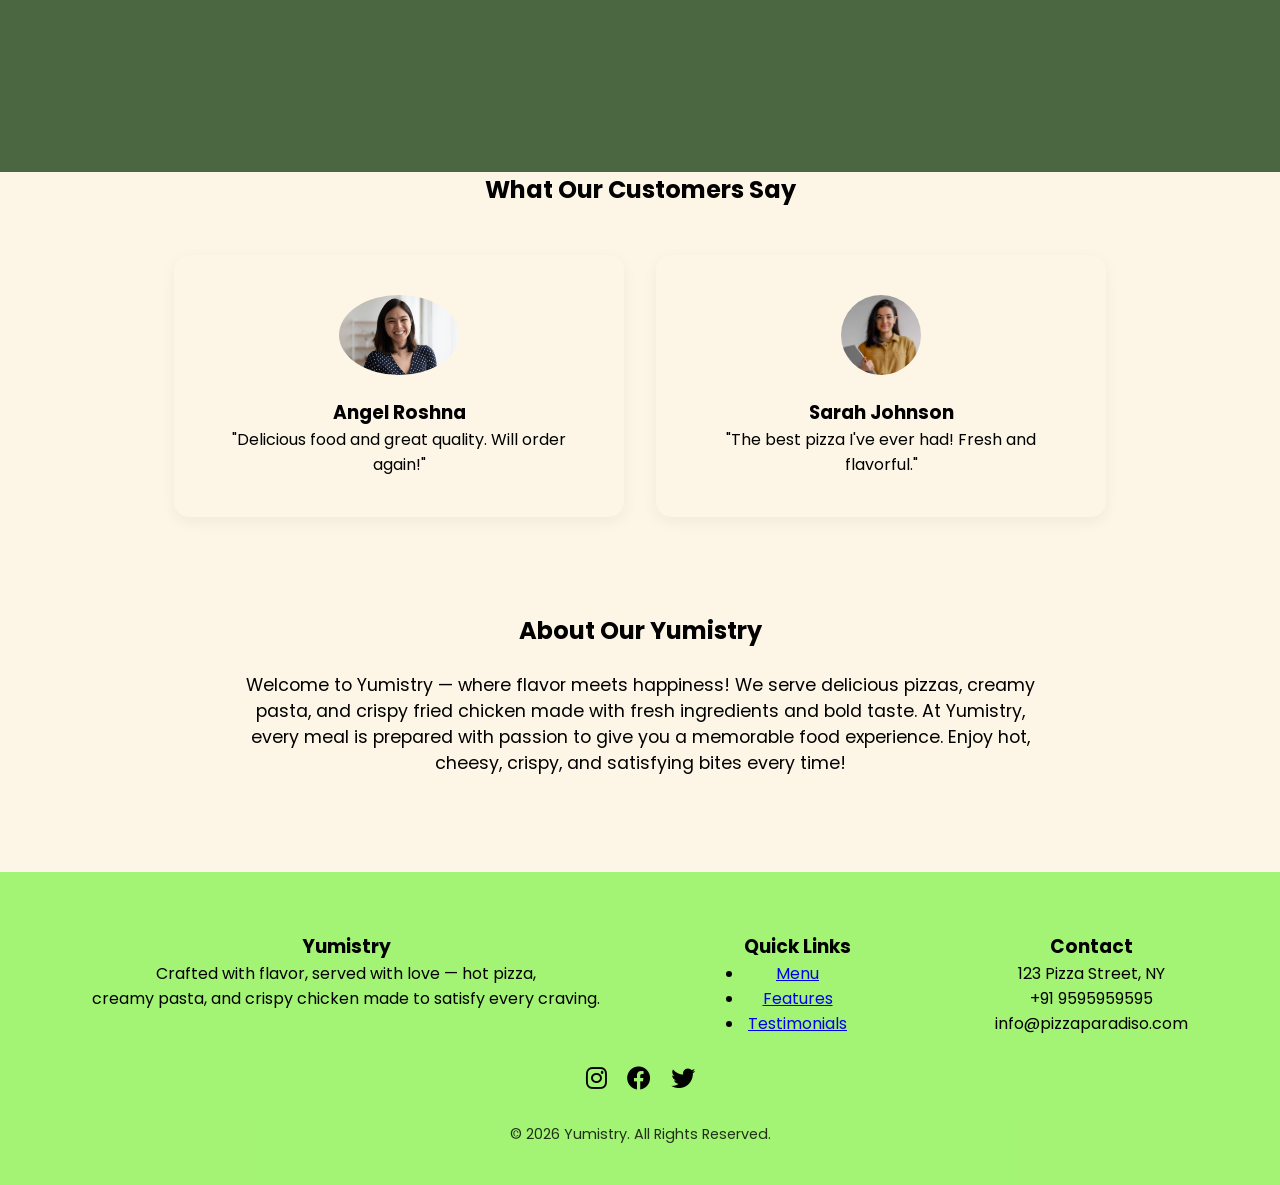
==== commit 3f30307c: "edited index" ====
--- a/index.html
+++ b/index.html
@@ -133,7 +133,7 @@
 
             <h1>
 
-                 Authentic flavors served fresh !
+                 Authentic flavors served fresh 
 
             </h1>
 
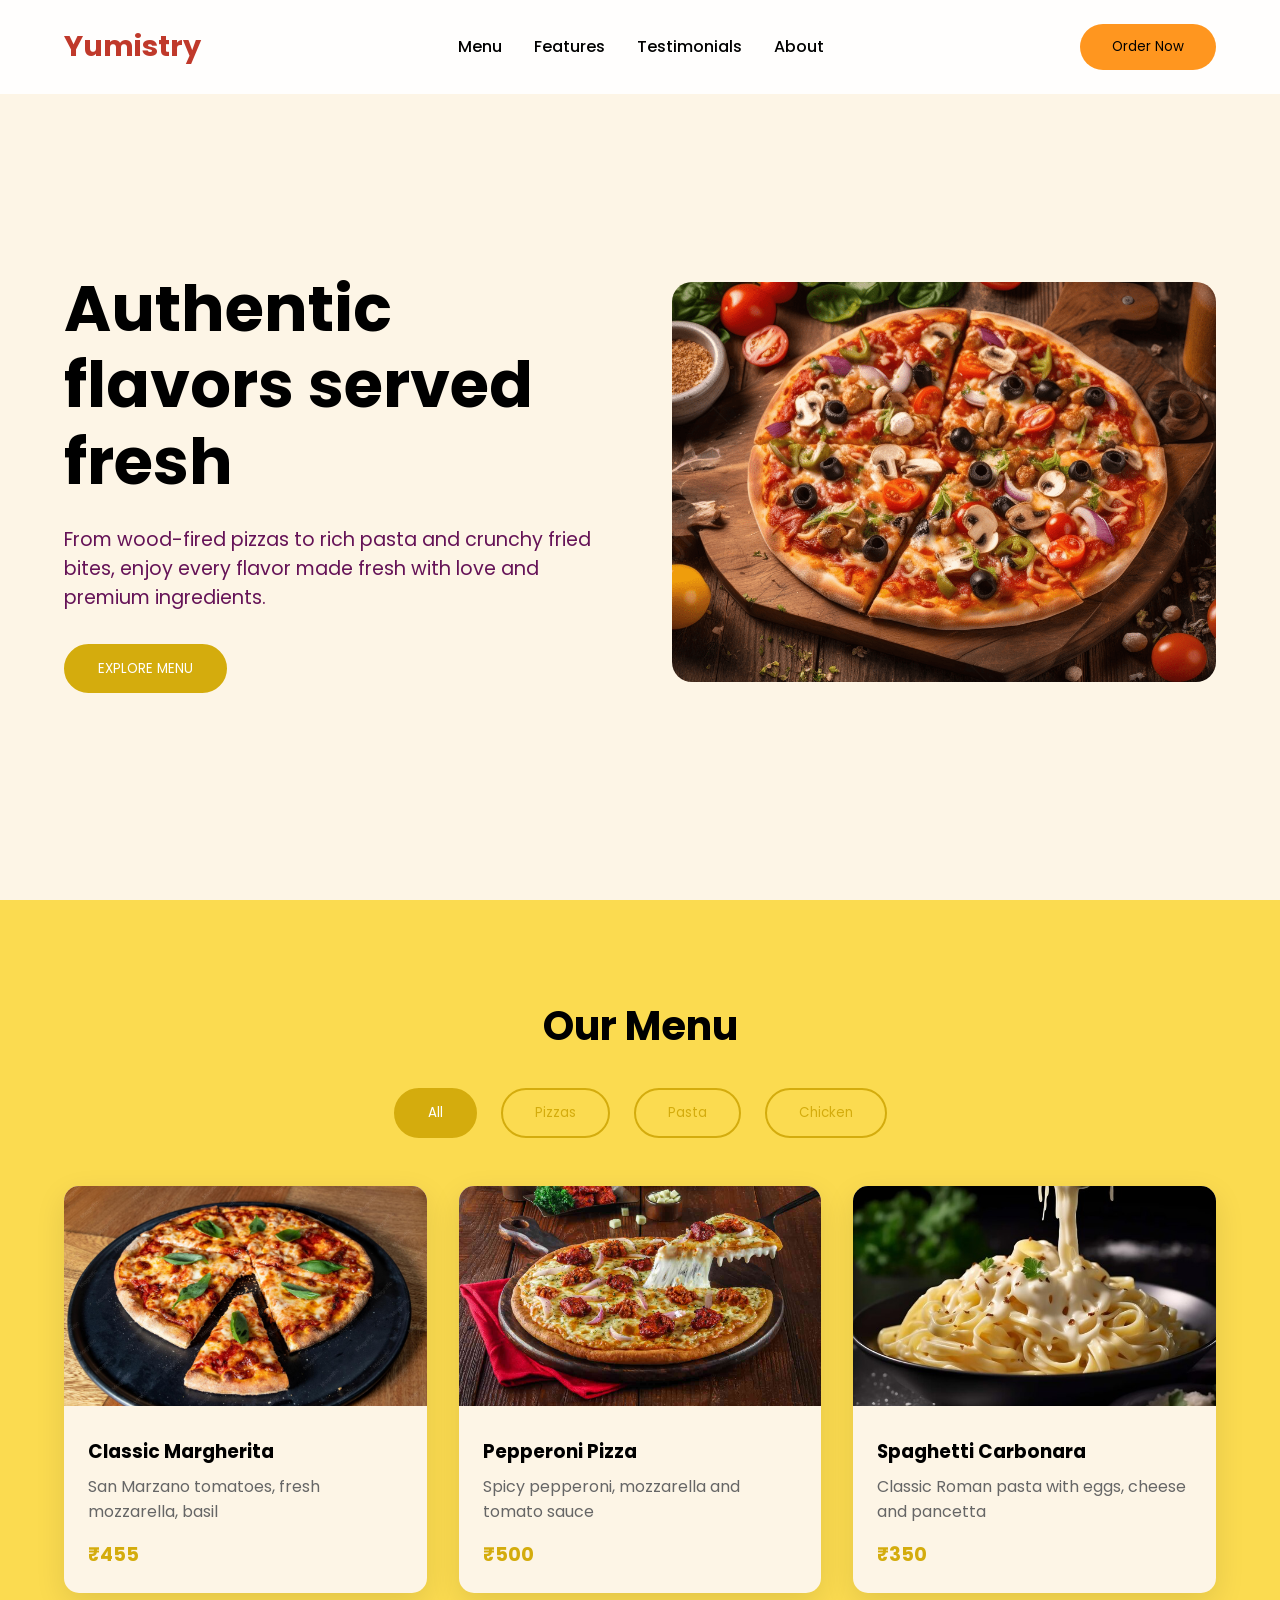
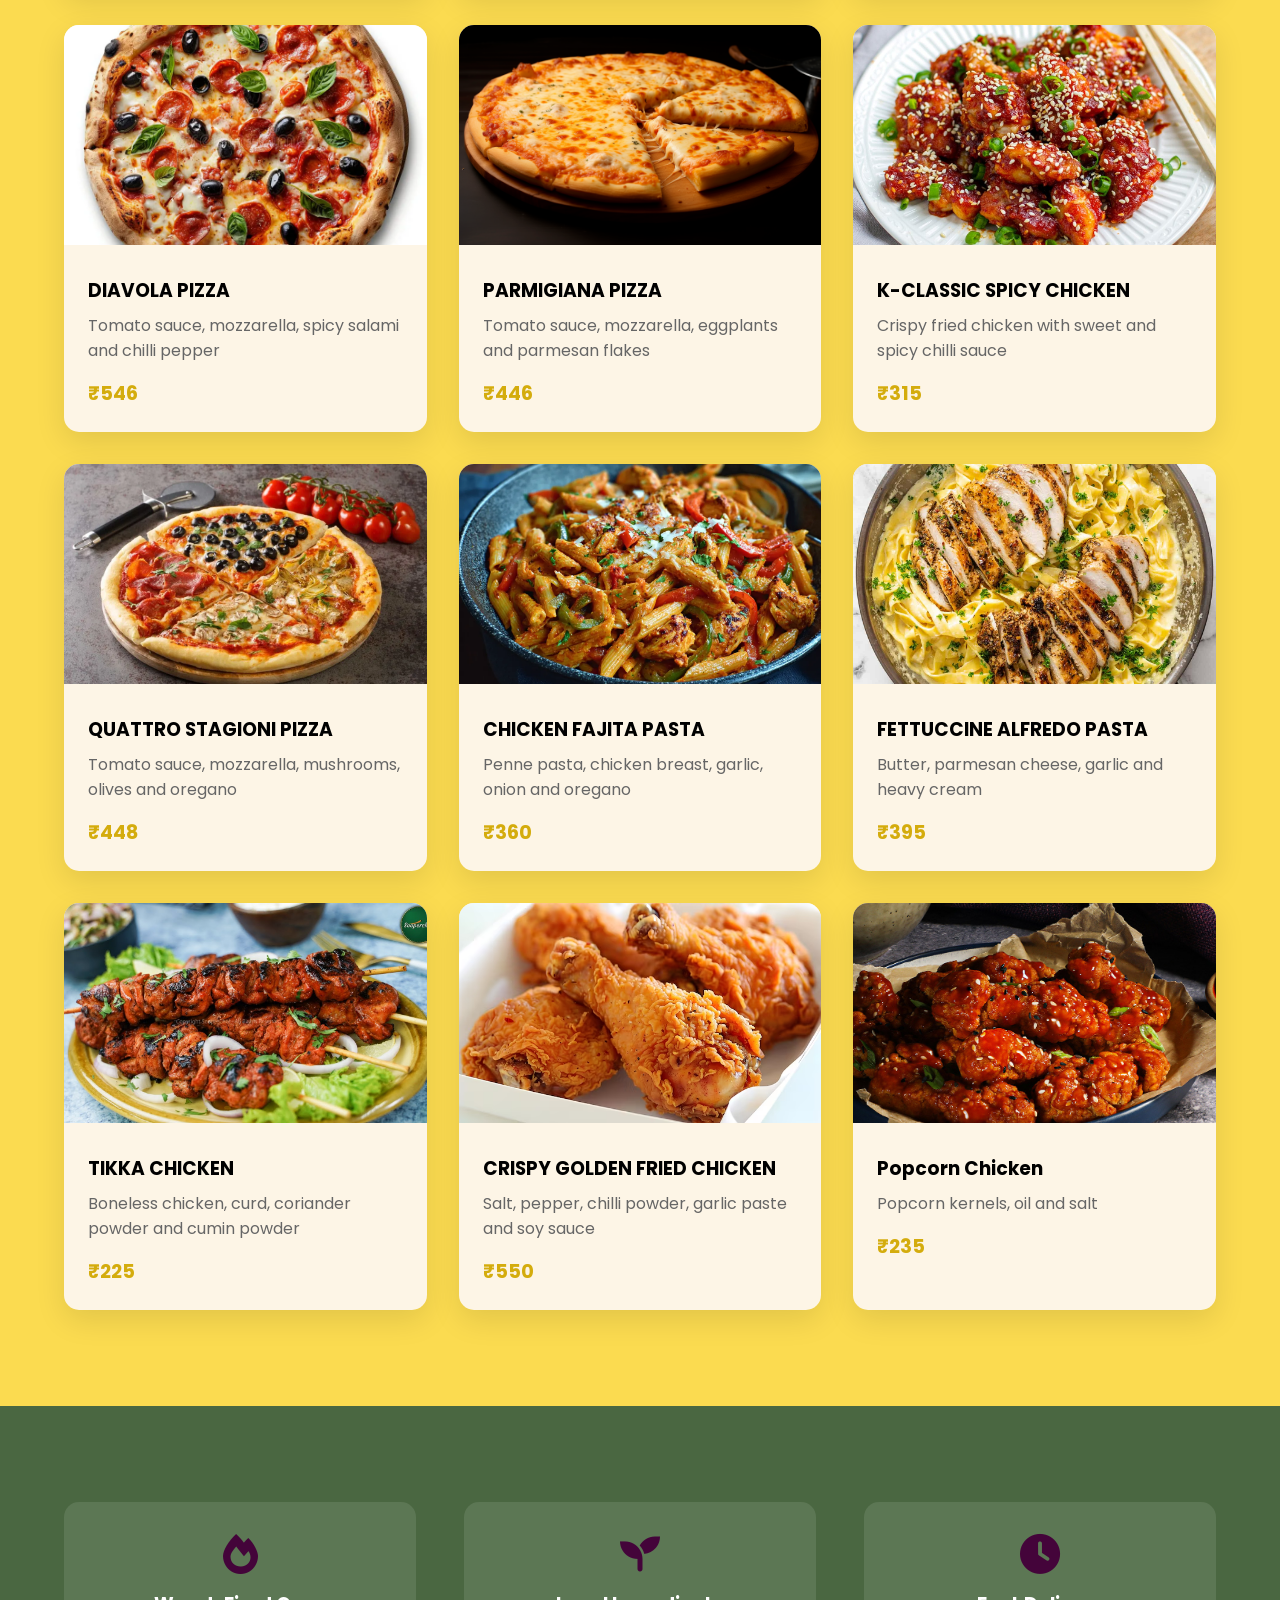
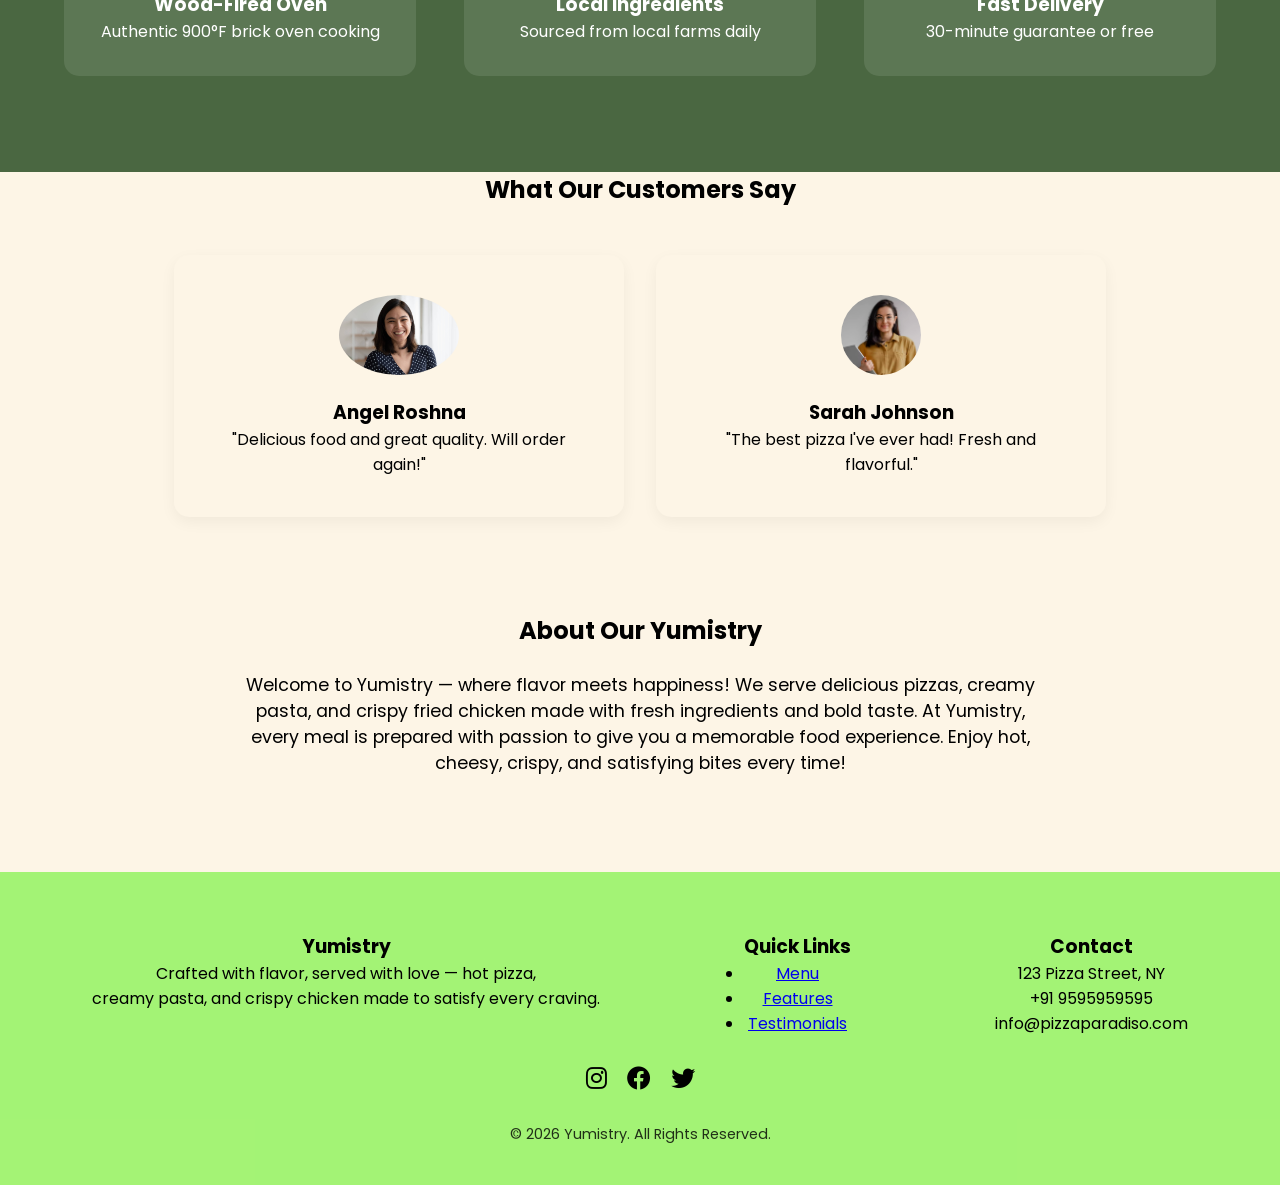
==== commit 5038feb0: "edited index" ====
--- a/index.html
+++ b/index.html
@@ -26,50 +26,6 @@
     <!-- EXTERNAL CSS -->
     <link rel="stylesheet" href="krishna project.css">
 
-
-    <!-- INTERNAL CSS -->
-    <style>
-
-        .slider{
-            width:700px;
-            height:400px;
-            margin:auto;
-            overflow:hidden;
-            border-radius:20px;
-        }
-
-        .slides{
-            display:flex;
-            width:300%;
-            animation:slide 9s infinite;
-        }
-
-        .slides img{
-            width:700px;
-            height:400px;
-            object-fit:cover;
-        }
-
-        @keyframes slide{
-
-            0%{
-                transform:translateX(0);
-            }
-
-            33%{
-                transform:translateX(-700px);
-            }
-
-            66%{
-                transform:translateX(-1400px);
-            }
-
-            100%{
-                transform:translateX(0);
-            }
-        }
-
-    </style>
 
 </head>
 
@@ -138,15 +94,8 @@
             </h1>
 
             <p>
-
-            <h1>
-
-
-<p>
-    From wood-fired pizzas to rich pasta and crunchy fried bites,
-    enjoy every flavor made fresh with love and premium ingredients.
-</p>
-
+                From wood-fired pizzas to rich pasta and crunchy fried bites,
+                enjoy every flavor made fresh with love and premium ingredients.
             </p>
 
             <a href="#menu">
--- a/krishna project.css
+++ b/krishna project.css
@@ -26,6 +26,12 @@
     background:var(--cream);
     color:var(--charcoal);
     overflow-x:hidden;
+    min-width:0;
+}
+
+section,
+footer{
+    width:100%;
 }
 
 
@@ -146,7 +152,7 @@
 
 .slider{
 
-    width:700px;
+    width:min(100%,700px);
     height:400px;
 
     overflow:hidden;
@@ -167,7 +173,8 @@
 
 .slides img{
 
-    width:700px;
+    width:33.333%;
+    flex:0 0 33.333%;
     height:400px;
 
     object-fit:cover;
@@ -181,11 +188,11 @@
     }
 
     33%{
-        transform:translateX(-700px);
+        transform:translateX(-33.333%);
     }
 
     66%{
-        transform:translateX(-1400px);
+        transform:translateX(-66.666%);
     }
 
     100%{
@@ -227,6 +234,7 @@
     padding:6rem 5%;
 
     background:rgb(251,219,80);
+    width:100%;
 }
 
 .menu h2{
@@ -290,6 +298,10 @@
     grid-template-columns:repeat(auto-fit,minmax(300px,1fr));
 
     gap:2rem;
+
+    max-width:1200px;
+
+    margin:0 auto;
 }
 
 
@@ -506,34 +518,26 @@
 
 @media(max-width:786px){
     header {
-        flex-direction: column; /* Stacks logo, nav, and button vertically */
+        flex-direction: column;
         padding: 15px;
         text-align: center;
     }
 
     .nav-links {
         display: flex;
-        flex-direction: column; /* Vertical links */
+        flex-direction: column;
         gap: 10px;
         margin: 15px 0;
     }
 
     .hero {
-        flex-direction: column-reverse; /* Put image above text on mobile */
+        grid-template-columns:1fr;
         text-align: center;
+        gap:2rem;
     }
 
     .hero-image, .hero-content {
         width: 100%;
-    .container{
-        flex-direction: column;
-    }
-
-    .hero{
-
-        grid-template-columns:1fr;
-
-        text-align:center;
     }
 
     .nav-links{
@@ -551,6 +555,21 @@
 
         width:100%;
         height:300px;
+    }
+
+    .menu{
+        padding:5rem 1rem;
+    }
+
+    .menu-grid{
+        grid-template-columns:1fr;
+        gap:1.5rem;
+    }
+
+    .menu-card{
+        max-width:420px;
+        width:100%;
+        margin:0 auto;
     }
 
 }
@@ -595,4 +614,3 @@
         padding-top:9rem;
     }
 }
-}
